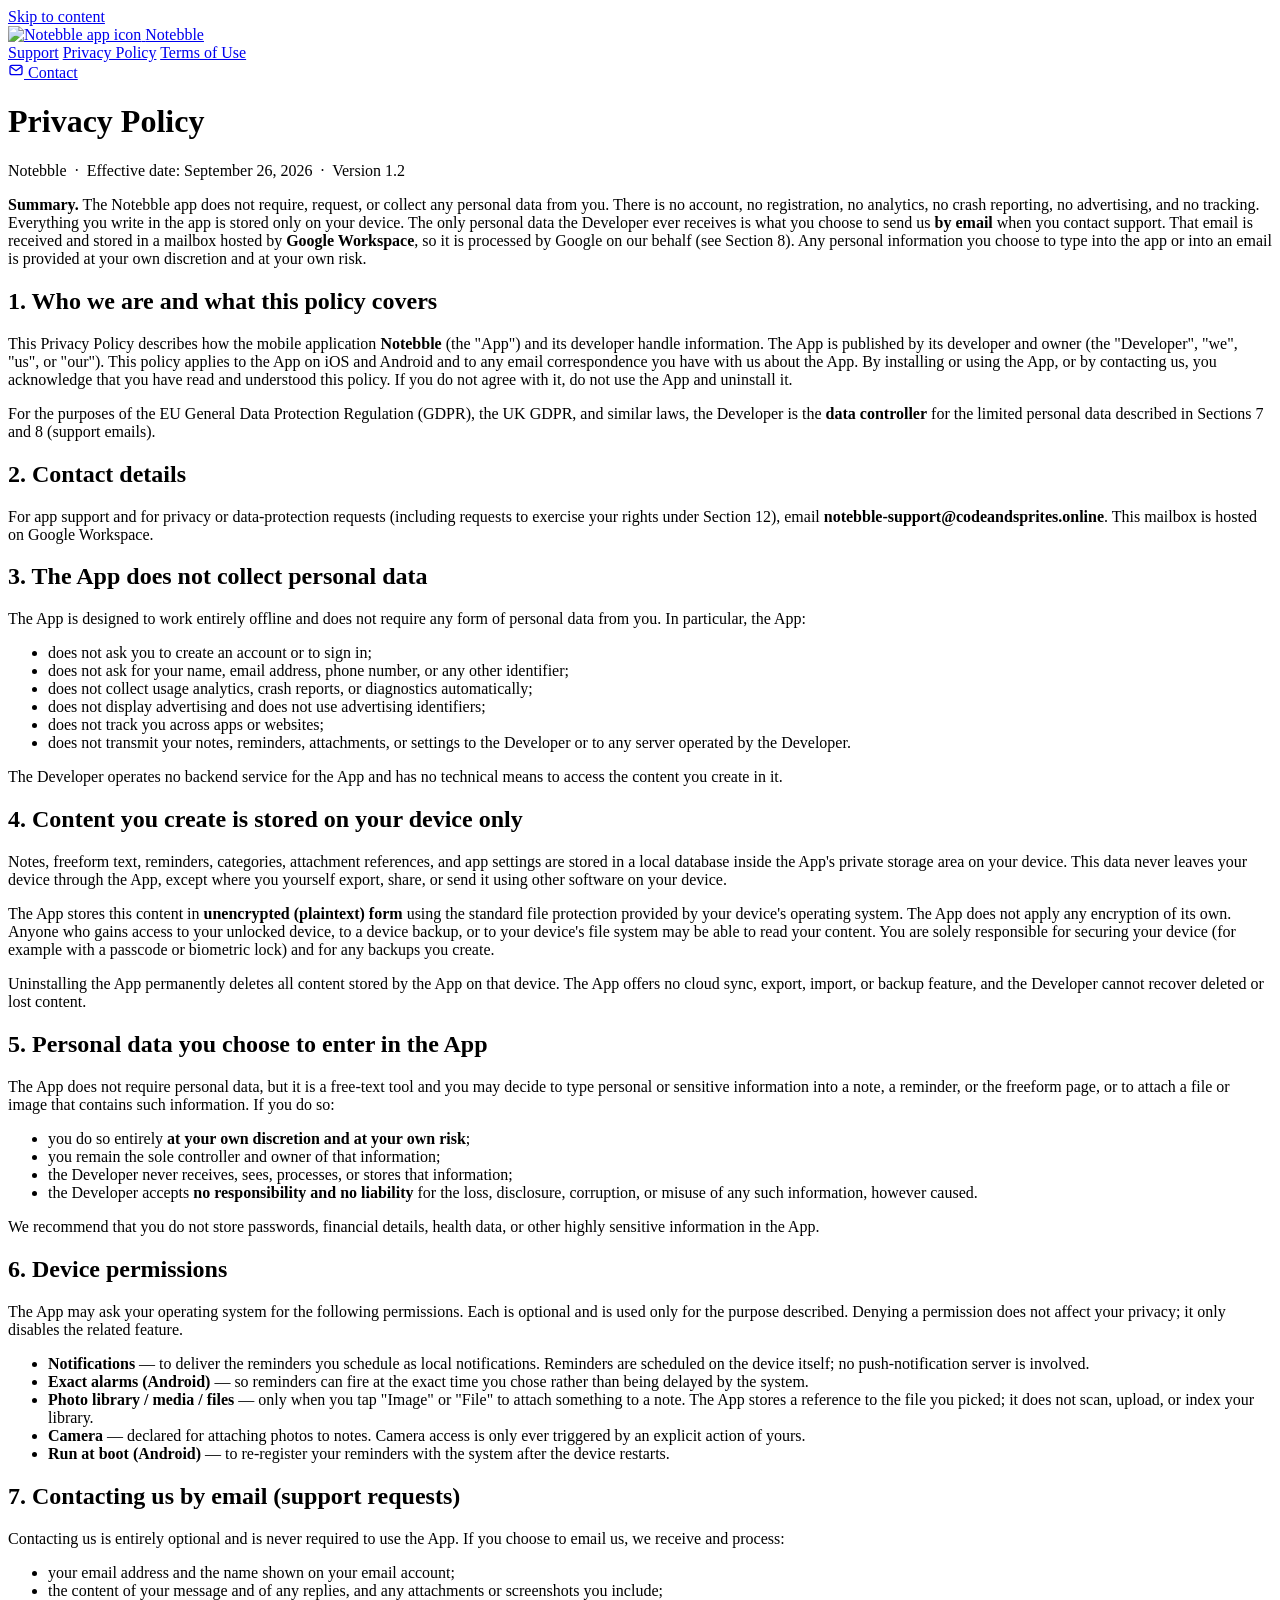
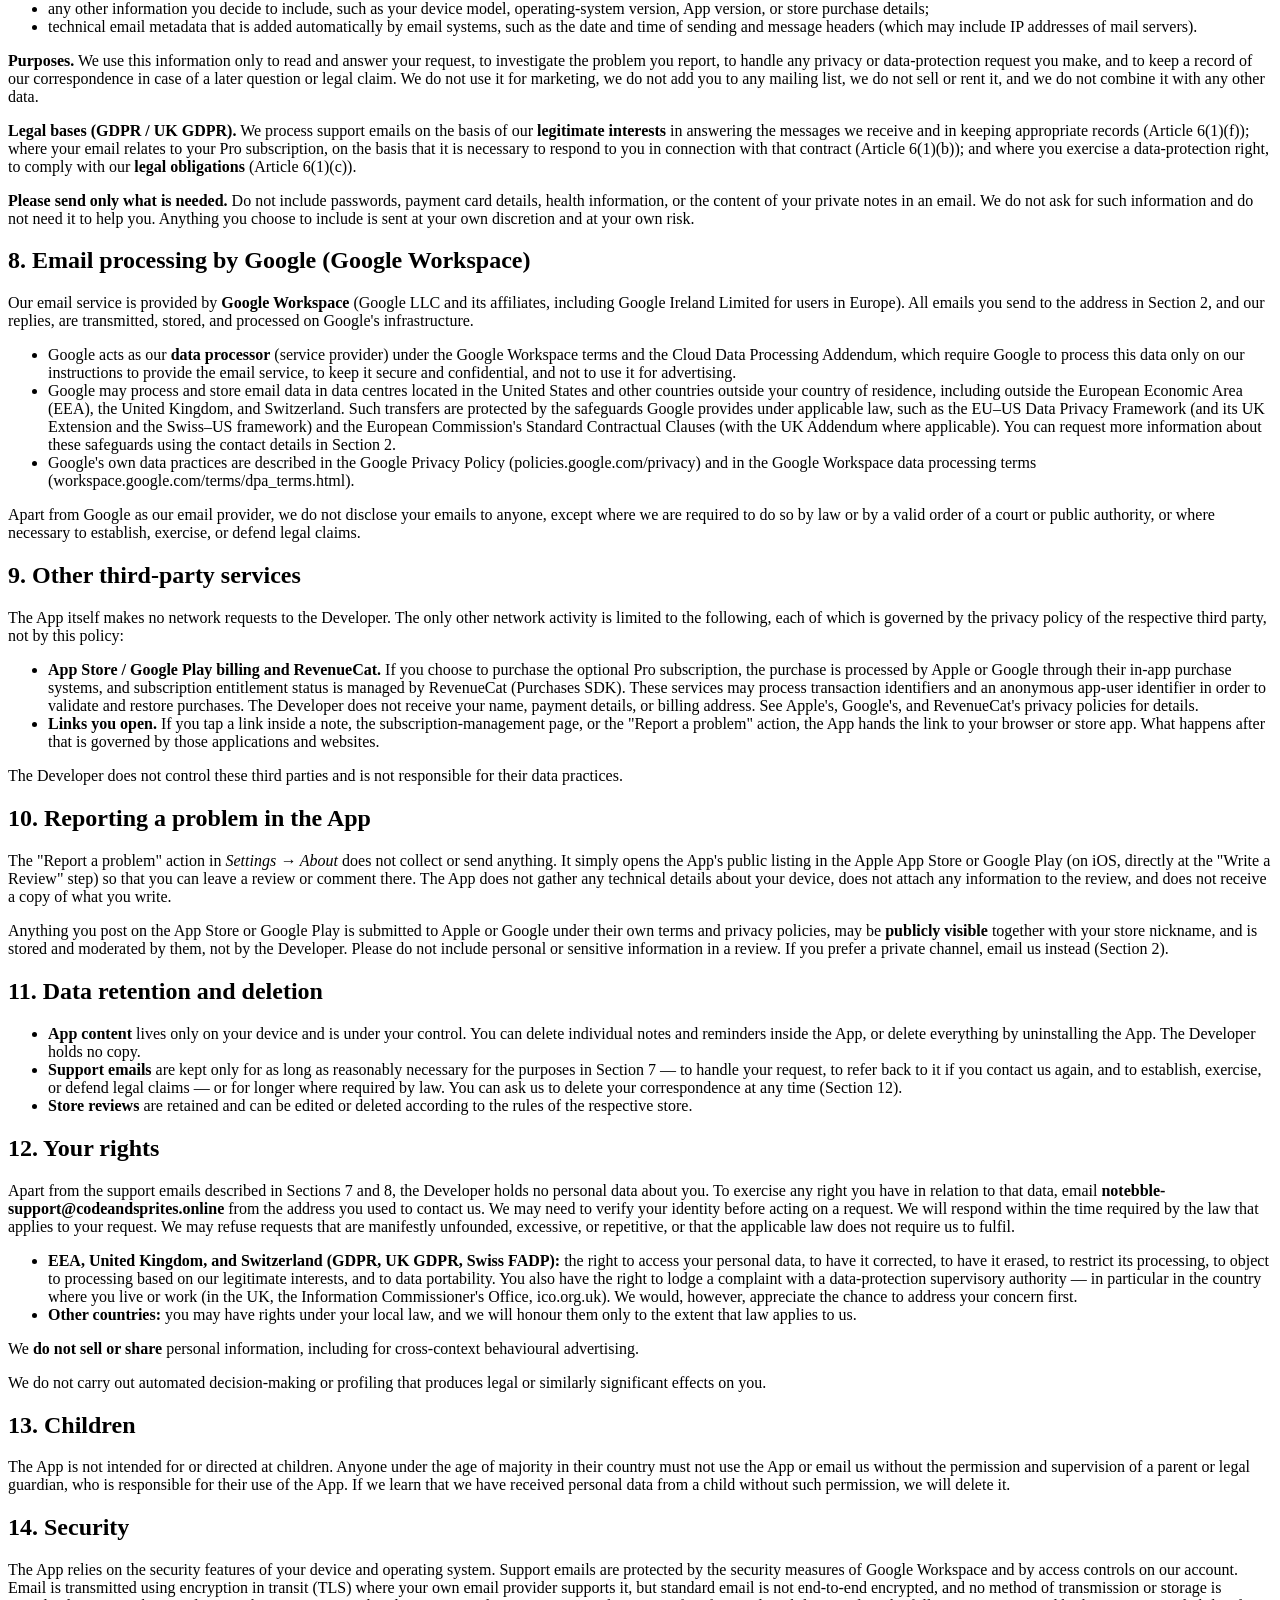
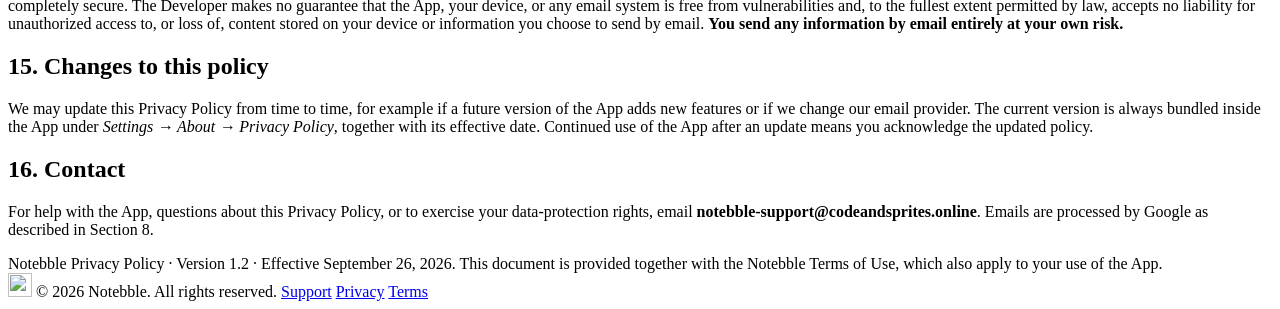
==== privacy_policy.html @ 762c3b56 "feat: v1.2" ====
<!doctype html>
<html lang="en">
  <head>
    <meta charset="utf-8" />
    <meta name="viewport" content="width=device-width, initial-scale=1" />
    <meta name="color-scheme" content="light" />
    <title>Notebble — Privacy Policy</title>
    <link rel="icon" type="image/png" href="assets/notebble-icon.png" />
    <link rel="apple-touch-icon" href="assets/notebble-icon.png" />
    <link rel="stylesheet" href="support.css" />
    <link rel="stylesheet" href="style.css" />
    <link rel="stylesheet" href="web.css" />
  </head>
  <body>
    <a class="skip-link" href="#main">Skip to content</a>

    <header class="site-header">
      <a class="brand" href="./" aria-label="Notebble home">
        <img
          src="assets/notebble-icon.png"
          alt="Notebble app icon"
          width="40"
          height="40"
        />
        <span>Notebble</span>
      </a>
      <nav class="site-nav" aria-label="Site">
        <a href="./">Support</a>
        <a href="privacy_policy.html" aria-current="page">Privacy Policy</a>
        <a href="terms_of_use.html">Terms of Use</a>
      </nav>
      <a
        class="contact-pill"
        href="mailto:notebble-support@codeandsprites.online?subject=Notebble%20support"
      >
        <svg
          width="16"
          height="16"
          viewBox="0 0 24 24"
          fill="none"
          stroke="currentColor"
          stroke-width="2"
          stroke-linecap="round"
          stroke-linejoin="round"
          aria-hidden="true"
        >
          <rect x="3" y="5" width="18" height="14" rx="3" />
          <path d="M4 7l8 6 8-6" />
        </svg>
        Contact
      </a>
    </header>

    <main id="main" class="legal-body">
      <div class="sheet">
        <h1>Privacy Policy</h1>
        <div class="meta">
          Notebble &nbsp;·&nbsp; Effective date: September 26, 2026 &nbsp;·&nbsp;
          Version 1.2
        </div>

        <div class="box">
          <p>
            <strong>Summary.</strong> The Notebble app does not require, request, or
            collect any personal data from you. There is no account, no
            registration, no analytics, no crash reporting, no advertising, and no
            tracking. Everything you write in the app is stored only on your device.
            The only personal data the Developer ever receives is what you choose to
            send us <strong>by email</strong> when you contact support. That email
            is received and stored in a mailbox hosted by
            <strong>Google Workspace</strong>, so it is processed by Google on our
            behalf (see Section 8). Any personal information you choose to type into
            the app or into an email is provided at your own discretion and at your
            own risk.
          </p>
        </div>

        <h2>1. Who we are and what this policy covers</h2>
        <p>
          This Privacy Policy describes how the mobile application
          <strong>Notebble</strong> (the "App") and its developer handle
          information. The App is published by its developer and owner (the
          "Developer", "we", "us", or "our"). This policy applies to the App on iOS
          and Android and to any email correspondence you have with us about the
          App. By installing or using the App, or by contacting us, you acknowledge
          that you have read and understood this policy. If you do not agree with
          it, do not use the App and uninstall it.
        </p>
        <p>
          For the purposes of the EU General Data Protection Regulation (GDPR), the
          UK GDPR, and similar laws, the Developer is the
          <strong>data controller</strong> for the limited personal data described
          in Sections 7 and 8 (support emails).
        </p>

        <h2>2. Contact details</h2>
        <p>
          For app support and for privacy or data-protection requests (including
          requests to exercise your rights under Section 12), email
          <strong>notebble-support@codeandsprites.online</strong>. This mailbox is
          hosted on Google Workspace.
        </p>

        <h2>3. The App does not collect personal data</h2>
        <p>
          The App is designed to work entirely offline and does not require any form
          of personal data from you. In particular, the App:
        </p>
        <ul>
          <li>does not ask you to create an account or to sign in;</li>
          <li>
            does not ask for your name, email address, phone number, or any other
            identifier;
          </li>
          <li>
            does not collect usage analytics, crash reports, or diagnostics
            automatically;
          </li>
          <li>
            does not display advertising and does not use advertising identifiers;
          </li>
          <li>does not track you across apps or websites;</li>
          <li>
            does not transmit your notes, reminders, attachments, or settings to the
            Developer or to any server operated by the Developer.
          </li>
        </ul>
        <p>
          The Developer operates no backend service for the App and has no technical
          means to access the content you create in it.
        </p>

        <h2>4. Content you create is stored on your device only</h2>
        <p>
          Notes, freeform text, reminders, categories, attachment references, and
          app settings are stored in a local database inside the App's private
          storage area on your device. This data never leaves your device through
          the App, except where you yourself export, share, or send it using other
          software on your device.
        </p>
        <p>
          The App stores this content in
          <strong>unencrypted (plaintext) form</strong> using the standard file
          protection provided by your device's operating system. The App does not
          apply any encryption of its own. Anyone who gains access to your unlocked
          device, to a device backup, or to your device's file system may be able to
          read your content. You are solely responsible for securing your device
          (for example with a passcode or biometric lock) and for any backups you
          create.
        </p>
        <p>
          Uninstalling the App permanently deletes all content stored by the App on
          that device. The App offers no cloud sync, export, import, or backup
          feature, and the Developer cannot recover deleted or lost content.
        </p>

        <h2>5. Personal data you choose to enter in the App</h2>
        <p>
          The App does not require personal data, but it is a free-text tool and you
          may decide to type personal or sensitive information into a note, a
          reminder, or the freeform page, or to attach a file or image that contains
          such information. If you do so:
        </p>
        <ul>
          <li>
            you do so entirely
            <strong>at your own discretion and at your own risk</strong>;
          </li>
          <li>you remain the sole controller and owner of that information;</li>
          <li>
            the Developer never receives, sees, processes, or stores that
            information;
          </li>
          <li>
            the Developer accepts
            <strong>no responsibility and no liability</strong> for the loss,
            disclosure, corruption, or misuse of any such information, however
            caused.
          </li>
        </ul>
        <p>
          We recommend that you do not store passwords, financial details, health
          data, or other highly sensitive information in the App.
        </p>

        <h2>6. Device permissions</h2>
        <p>
          The App may ask your operating system for the following permissions. Each
          is optional and is used only for the purpose described. Denying a
          permission does not affect your privacy; it only disables the related
          feature.
        </p>
        <ul>
          <li>
            <strong>Notifications</strong> — to deliver the reminders you schedule
            as local notifications. Reminders are scheduled on the device itself; no
            push-notification server is involved.
          </li>
          <li>
            <strong>Exact alarms (Android)</strong> — so reminders can fire at the
            exact time you chose rather than being delayed by the system.
          </li>
          <li>
            <strong>Photo library / media / files</strong> — only when you tap
            "Image" or "File" to attach something to a note. The App stores a
            reference to the file you picked; it does not scan, upload, or index
            your library.
          </li>
          <li>
            <strong>Camera</strong> — declared for attaching photos to notes. Camera
            access is only ever triggered by an explicit action of yours.
          </li>
          <li>
            <strong>Run at boot (Android)</strong> — to re-register your reminders
            with the system after the device restarts.
          </li>
        </ul>

        <h2>7. Contacting us by email (support requests)</h2>
        <p>
          Contacting us is entirely optional and is never required to use the App.
          If you choose to email us, we receive and process:
        </p>
        <ul>
          <li>your email address and the name shown on your email account;</li>
          <li>
            the content of your message and of any replies, and any attachments or
            screenshots you include;
          </li>
          <li>
            any other information you decide to include, such as your device model,
            operating-system version, App version, or store purchase details;
          </li>
          <li>
            technical email metadata that is added automatically by email systems,
            such as the date and time of sending and message headers (which may
            include IP addresses of mail servers).
          </li>
        </ul>
        <p>
          <strong>Purposes.</strong> We use this information only to read and answer
          your request, to investigate the problem you report, to handle any
          privacy or data-protection request you make, and to keep a record of our
          correspondence in case of a later question or legal claim. We do not use
          it for marketing, we do not add you to any mailing list, we do not sell
          or rent it, and we do not combine it with any other data.
        </p>
        <p>
          <strong>Legal bases (GDPR / UK GDPR).</strong> We process support emails
          on the basis of our <strong>legitimate interests</strong> in answering
          the messages we receive and in keeping appropriate records (Article
          6(1)(f)); where your email relates to your Pro subscription, on the basis
          that it is necessary to respond to you in connection with that contract
          (Article 6(1)(b)); and where you exercise a data-protection right, to
          comply with our <strong>legal obligations</strong> (Article 6(1)(c)).
        </p>
        <p>
          <strong>Please send only what is needed.</strong> Do not include
          passwords, payment card details, health information, or the content of
          your private notes in an email. We do not ask for such information and do
          not need it to help you. Anything you choose to include is sent at your
          own discretion and at your own risk.
        </p>

        <h2>8. Email processing by Google (Google Workspace)</h2>
        <p>
          Our email service is provided by <strong>Google Workspace</strong>
          (Google LLC and its affiliates, including Google Ireland Limited for users
          in Europe). All emails you send to the address in Section 2, and our
          replies, are transmitted, stored, and processed on Google's
          infrastructure.
        </p>
        <ul>
          <li>
            Google acts as our <strong>data processor</strong> (service provider)
            under the Google Workspace terms and the Cloud Data Processing Addendum,
            which require Google to process this data only on our instructions to
            provide the email service, to keep it secure and confidential, and not
            to use it for advertising.
          </li>
          <li>
            Google may process and store email data in data centres located in the
            United States and other countries outside your country of residence,
            including outside the European Economic Area (EEA), the United Kingdom,
            and Switzerland. Such transfers are protected by the safeguards Google
            provides under applicable law, such as the EU–US Data Privacy Framework
            (and its UK Extension and the Swiss–US framework) and the European
            Commission's Standard Contractual Clauses (with the UK Addendum where
            applicable). You can request more information about these safeguards
            using the contact details in Section 2.
          </li>
          <li>
            Google's own data practices are described in the Google Privacy Policy
            (policies.google.com/privacy) and in the Google Workspace data
            processing terms (workspace.google.com/terms/dpa_terms.html).
          </li>
        </ul>
        <p>
          Apart from Google as our email provider, we do not disclose your emails to
          anyone, except where we are required to do so by law or by a valid order
          of a court or public authority, or where necessary to establish, exercise,
          or defend legal claims.
        </p>

        <h2>9. Other third-party services</h2>
        <p>
          The App itself makes no network requests to the Developer. The only other
          network activity is limited to the following, each of which is governed by
          the privacy policy of the respective third party, not by this policy:
        </p>
        <ul>
          <li>
            <strong>App Store / Google Play billing and RevenueCat.</strong> If you
            choose to purchase the optional Pro subscription, the purchase is
            processed by Apple or Google through their in-app purchase systems, and
            subscription entitlement status is managed by RevenueCat (Purchases
            SDK). These services may process transaction identifiers and an
            anonymous app-user identifier in order to validate and restore
            purchases. The Developer does not receive your name, payment details, or
            billing address. See Apple's, Google's, and RevenueCat's privacy
            policies for details.
          </li>
          <li>
            <strong>Links you open.</strong> If you tap a link inside a note, the
            subscription-management page, or the "Report a problem" action, the App
            hands the link to your browser or store app. What happens after that is
            governed by those applications and websites.
          </li>
        </ul>
        <p>
          The Developer does not control these third parties and is not responsible
          for their data practices.
        </p>

        <h2>10. Reporting a problem in the App</h2>
        <p>
          The "Report a problem" action in <em>Settings → About</em> does not
          collect or send anything. It simply opens the App's public listing in the
          Apple App Store or Google Play (on iOS, directly at the "Write a Review"
          step) so that you can leave a review or comment there. The App does not
          gather any technical details about your device, does not attach any
          information to the review, and does not receive a copy of what you write.
        </p>
        <p>
          Anything you post on the App Store or Google Play is submitted to Apple or
          Google under their own terms and privacy policies, may be
          <strong>publicly visible</strong> together with your store nickname, and
          is stored and moderated by them, not by the Developer. Please do not
          include personal or sensitive information in a review. If you prefer a
          private channel, email us instead (Section 2).
        </p>

        <h2>11. Data retention and deletion</h2>
        <ul>
          <li>
            <strong>App content</strong> lives only on your device and is under your
            control. You can delete individual notes and reminders inside the App,
            or delete everything by uninstalling the App. The Developer holds no
            copy.
          </li>
          <li>
            <strong>Support emails</strong> are kept only for as long as reasonably
            necessary for the purposes in Section 7 — to handle your request, to
            refer back to it if you contact us again, and to establish, exercise, or
            defend legal claims — or for longer where required by law. You can ask
            us to delete your correspondence at any time (Section 12).
          </li>
          <li>
            <strong>Store reviews</strong> are retained and can be edited or deleted
            according to the rules of the respective store.
          </li>
        </ul>

        <h2>12. Your rights</h2>
        <p>
          Apart from the support emails described in Sections 7 and 8, the
          Developer holds no personal data about you. To exercise any right you
          have in relation to that data, email
          <strong>notebble-support@codeandsprites.online</strong> from the address you used
          to contact us. We may need to verify your identity before acting on a
          request. We will respond within the time required by the law that applies
          to your request. We may refuse requests that are manifestly unfounded,
          excessive, or repetitive, or that the applicable law does not require us
          to fulfil.
        </p>
        <ul>
          <li>
            <strong>EEA, United Kingdom, and Switzerland (GDPR, UK GDPR, Swiss
            FADP):</strong>
            the right to access your personal data, to have it corrected, to have it
            erased, to restrict its processing, to object to processing based on our
            legitimate interests, and to data portability. You also have the right
            to lodge a complaint with a data-protection supervisory authority — in
            particular in the country where you live or work (in the UK, the
            Information Commissioner's Office, ico.org.uk). We would, however,
            appreciate the chance to address your concern first.
          </li>
          <li>
            <strong>Other countries:</strong> you may have rights under your local
            law, and we will honour them only to the extent that law applies to us.
          </li>
        </ul>
        <p>
          We <strong>do not sell or share</strong> personal information, including
          for cross-context behavioural advertising.
        </p>
        <p>
          We do not carry out automated decision-making or profiling that produces
          legal or similarly significant effects on you.
        </p>

        <h2>13. Children</h2>
        <p>
          The App is not intended for or directed at children. Anyone under the
          age of majority in their country must not use the App or email us
          without the permission and supervision of a parent or legal guardian,
          who is responsible for their use of the App. If we learn that we have
          received personal data from a child without such permission, we will
          delete it.
        </p>

        <h2>14. Security</h2>
        <p>
          The App relies on the security features of your device and operating
          system. Support emails are protected by the security measures of Google
          Workspace and by access controls on our account. Email is transmitted
          using encryption in transit (TLS) where your own email provider supports
          it, but standard email is not end-to-end encrypted, and no method of
          transmission or storage is completely secure. The Developer makes no
          guarantee that the App, your device, or any email system is free from
          vulnerabilities and, to the fullest extent permitted by law, accepts no
          liability for unauthorized access to, or loss of, content stored on your
          device or information you choose to send by email.
          <strong
            >You send any information by email entirely at your own risk.</strong
          >
        </p>

        <h2>15. Changes to this policy</h2>
        <p>
          We may update this Privacy Policy from time to time, for example if a
          future version of the App adds new features or if we change our email
          provider. The current version is always bundled inside the App under
          <em>Settings → About → Privacy Policy</em>, together with its effective
          date. Continued use of the App after an update means you acknowledge the
          updated policy.
        </p>

        <h2>16. Contact</h2>
        <p>
          For help with the App, questions about this Privacy Policy, or to
          exercise your data-protection rights, email
          <strong>notebble-support@codeandsprites.online</strong>. Emails are
          processed by Google as described in Section 8.
        </p>

        <div class="footer">
          Notebble Privacy Policy · Version 1.2 · Effective September 26, 2026. This
          document is provided together with the Notebble Terms of Use, which also
          apply to your use of the App.
        </div>
      </div>
    </main>

    <footer class="site-footer">
      <span class="site-footer__brand">
        <img src="assets/notebble-icon.png" alt="" width="24" height="24" />
        <span>© 2026 Notebble. All rights reserved.</span>
      </span>
      <span class="site-footer__links">
        <a href="./">Support</a>
        <a href="privacy_policy.html">Privacy</a>
        <a href="terms_of_use.html">Terms</a>
      </span>
    </footer>
  </body>
</html>
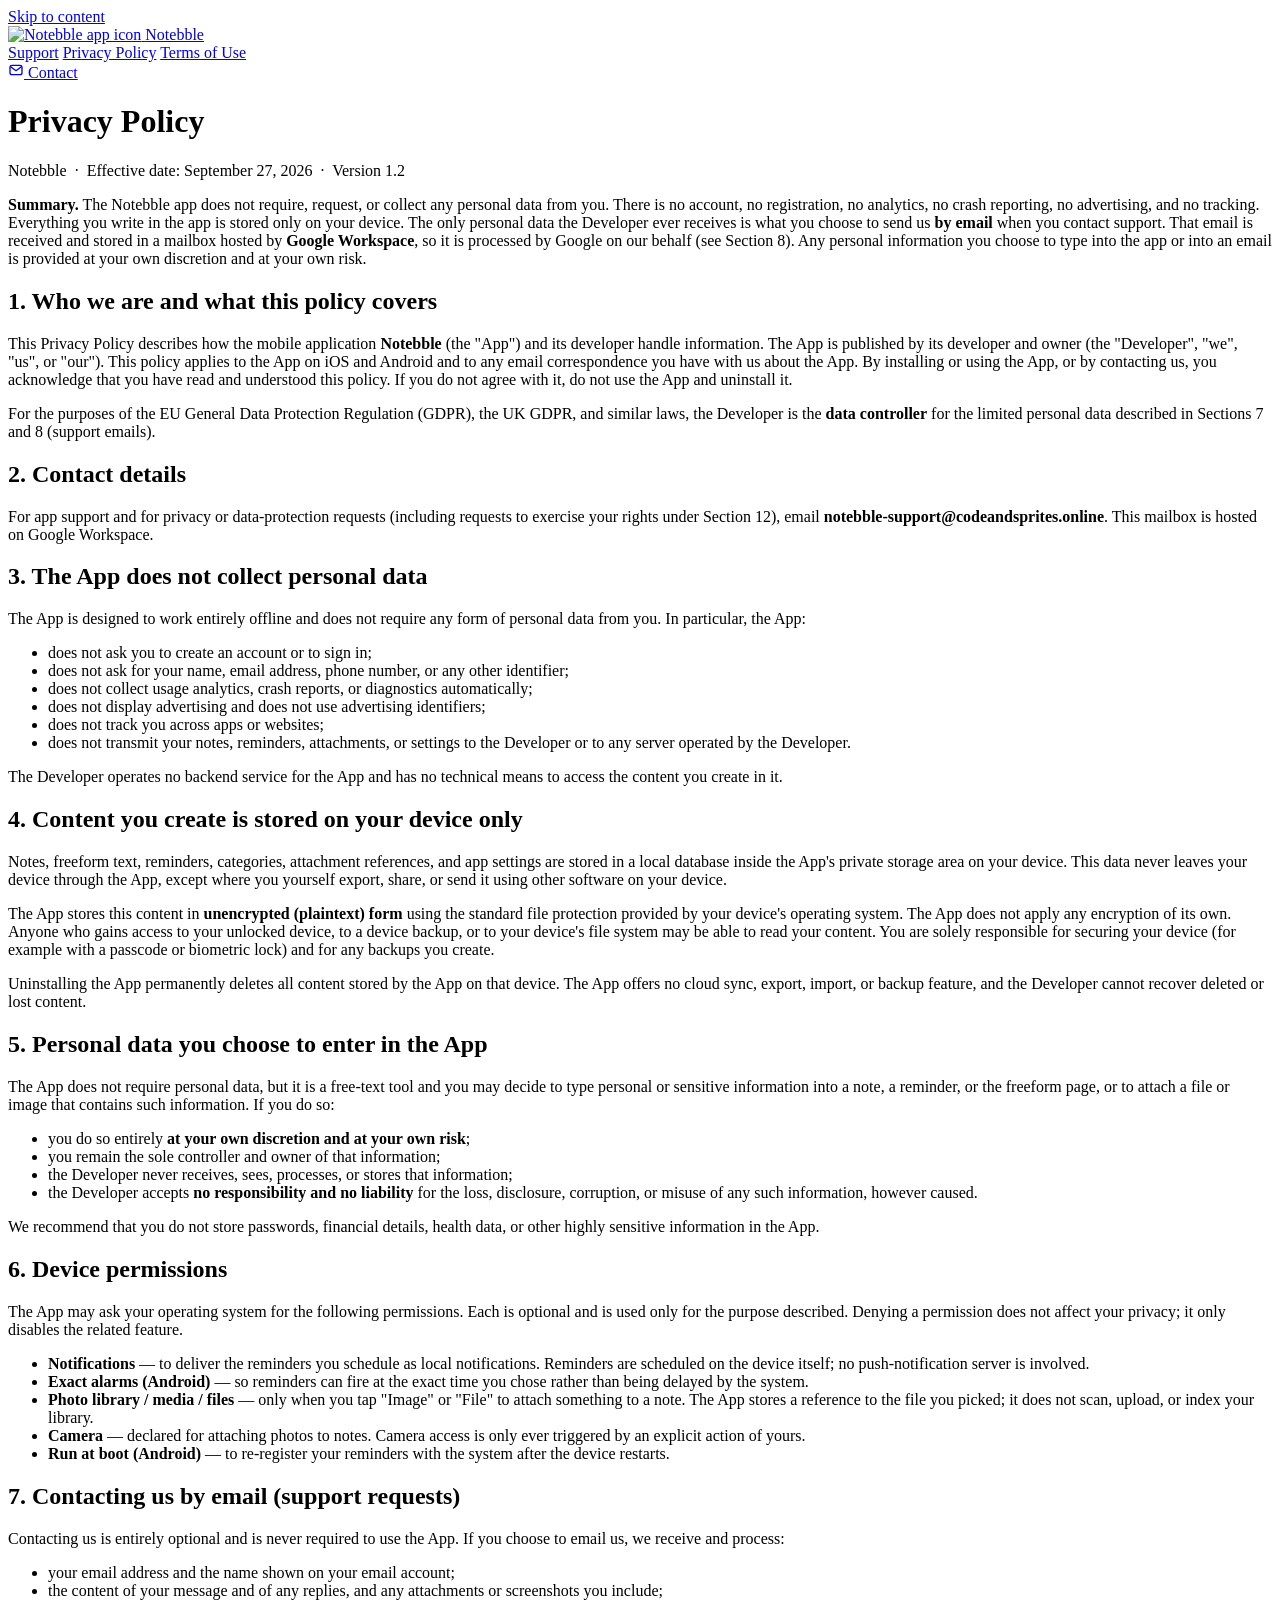
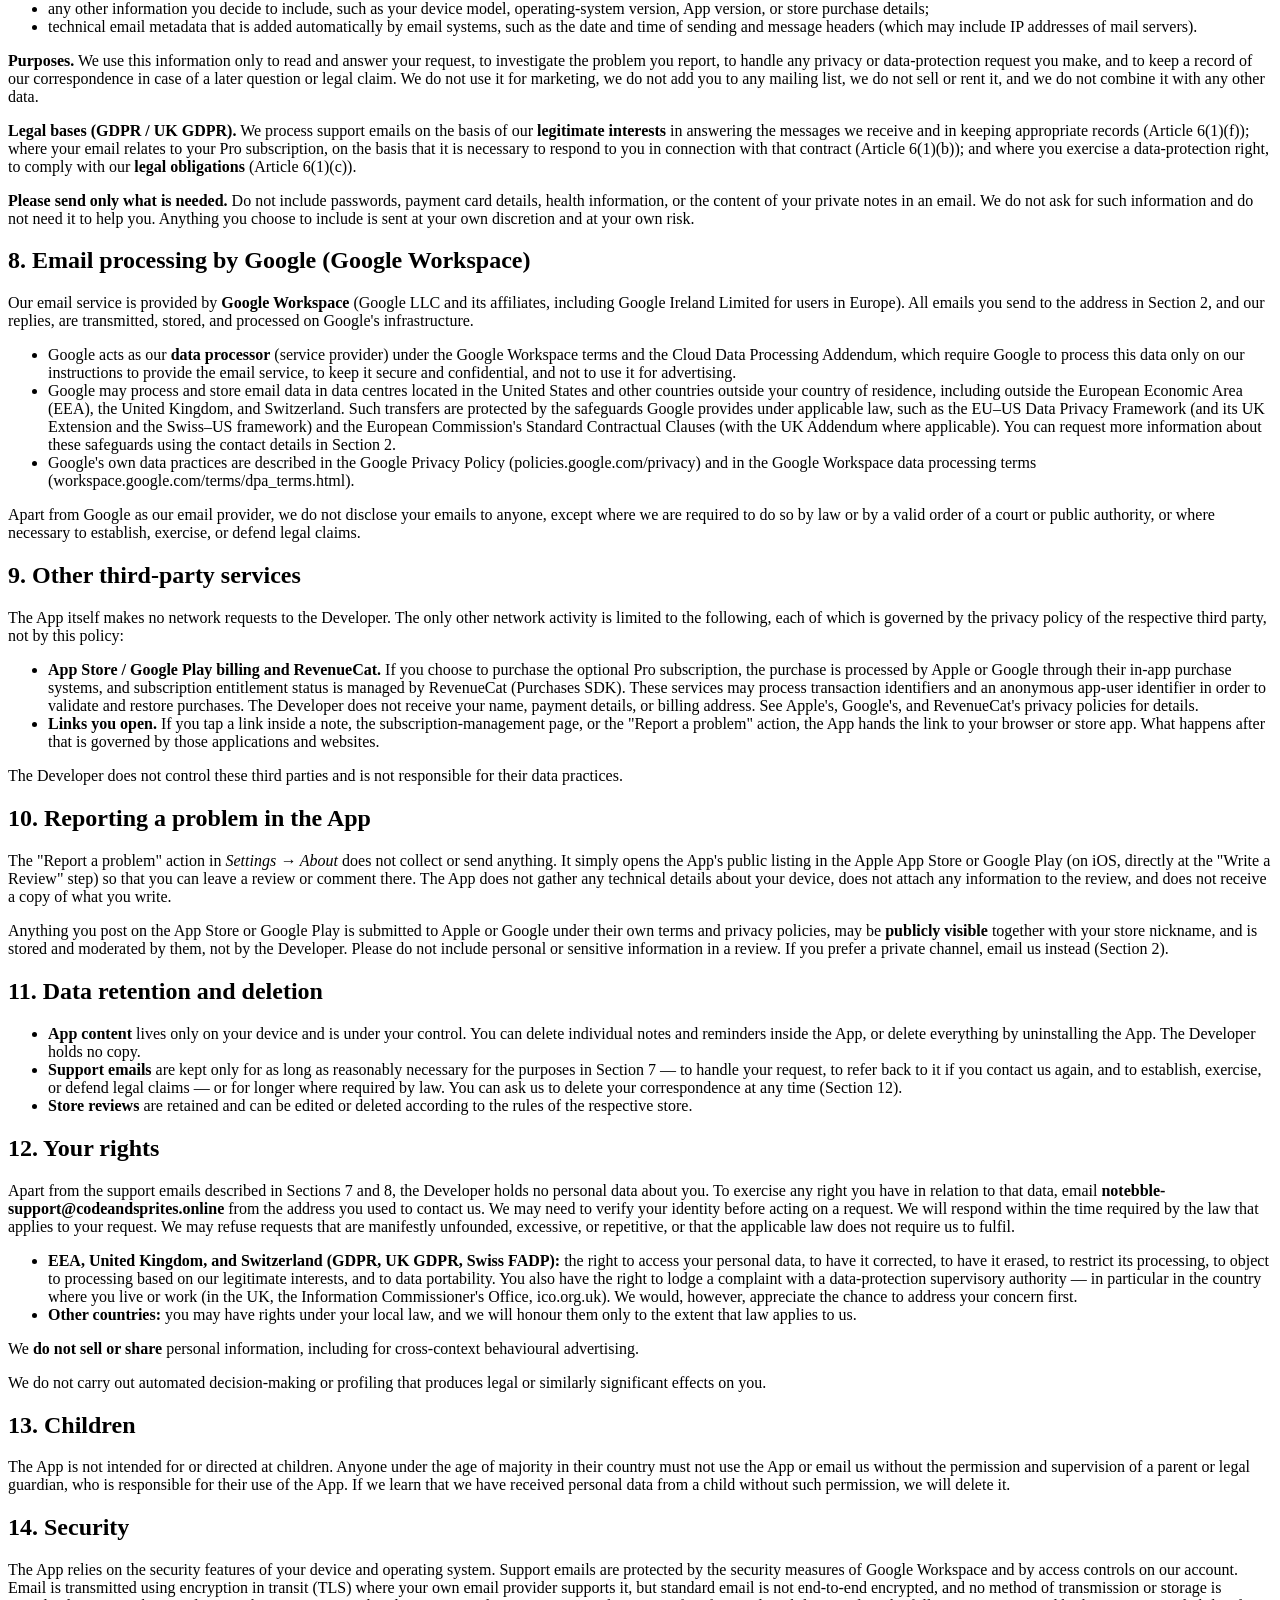
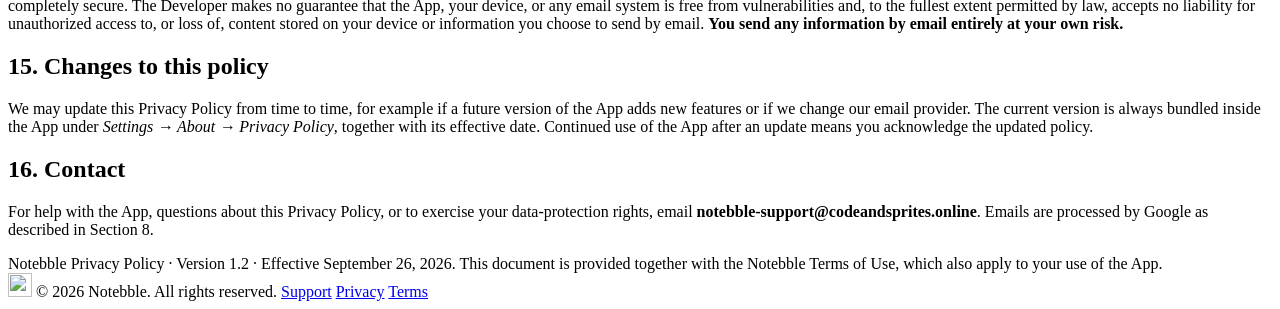
==== commit 13dc6c28: "fix: the "Supported devices" section added" ====
--- a/privacy_policy.html
+++ b/privacy_policy.html
@@ -55,23 +55,23 @@
       <div class="sheet">
         <h1>Privacy Policy</h1>
         <div class="meta">
-          Notebble &nbsp;·&nbsp; Effective date: September 26, 2026 &nbsp;·&nbsp;
-          Version 1.2
+          Notebble &nbsp;·&nbsp; Effective date: September 27, 2026
+          &nbsp;·&nbsp; Version 1.2
         </div>
 
         <div class="box">
           <p>
-            <strong>Summary.</strong> The Notebble app does not require, request, or
-            collect any personal data from you. There is no account, no
-            registration, no analytics, no crash reporting, no advertising, and no
-            tracking. Everything you write in the app is stored only on your device.
-            The only personal data the Developer ever receives is what you choose to
-            send us <strong>by email</strong> when you contact support. That email
-            is received and stored in a mailbox hosted by
-            <strong>Google Workspace</strong>, so it is processed by Google on our
-            behalf (see Section 8). Any personal information you choose to type into
-            the app or into an email is provided at your own discretion and at your
-            own risk.
+            <strong>Summary.</strong> The Notebble app does not require,
+            request, or collect any personal data from you. There is no account,
+            no registration, no analytics, no crash reporting, no advertising,
+            and no tracking. Everything you write in the app is stored only on
+            your device. The only personal data the Developer ever receives is
+            what you choose to send us <strong>by email</strong> when you
+            contact support. That email is received and stored in a mailbox
+            hosted by <strong>Google Workspace</strong>, so it is processed by
+            Google on our behalf (see Section 8). Any personal information you
+            choose to type into the app or into an email is provided at your own
+            discretion and at your own risk.
           </p>
         </div>
 
@@ -80,86 +80,88 @@
           This Privacy Policy describes how the mobile application
           <strong>Notebble</strong> (the "App") and its developer handle
           information. The App is published by its developer and owner (the
-          "Developer", "we", "us", or "our"). This policy applies to the App on iOS
-          and Android and to any email correspondence you have with us about the
-          App. By installing or using the App, or by contacting us, you acknowledge
-          that you have read and understood this policy. If you do not agree with
-          it, do not use the App and uninstall it.
-        </p>
-        <p>
-          For the purposes of the EU General Data Protection Regulation (GDPR), the
-          UK GDPR, and similar laws, the Developer is the
-          <strong>data controller</strong> for the limited personal data described
-          in Sections 7 and 8 (support emails).
+          "Developer", "we", "us", or "our"). This policy applies to the App on
+          iOS and Android and to any email correspondence you have with us about
+          the App. By installing or using the App, or by contacting us, you
+          acknowledge that you have read and understood this policy. If you do
+          not agree with it, do not use the App and uninstall it.
+        </p>
+        <p>
+          For the purposes of the EU General Data Protection Regulation (GDPR),
+          the UK GDPR, and similar laws, the Developer is the
+          <strong>data controller</strong> for the limited personal data
+          described in Sections 7 and 8 (support emails).
         </p>
 
         <h2>2. Contact details</h2>
         <p>
           For app support and for privacy or data-protection requests (including
           requests to exercise your rights under Section 12), email
-          <strong>notebble-support@codeandsprites.online</strong>. This mailbox is
-          hosted on Google Workspace.
+          <strong>notebble-support@codeandsprites.online</strong>. This mailbox
+          is hosted on Google Workspace.
         </p>
 
         <h2>3. The App does not collect personal data</h2>
         <p>
-          The App is designed to work entirely offline and does not require any form
-          of personal data from you. In particular, the App:
+          The App is designed to work entirely offline and does not require any
+          form of personal data from you. In particular, the App:
         </p>
         <ul>
           <li>does not ask you to create an account or to sign in;</li>
           <li>
-            does not ask for your name, email address, phone number, or any other
-            identifier;
+            does not ask for your name, email address, phone number, or any
+            other identifier;
           </li>
           <li>
             does not collect usage analytics, crash reports, or diagnostics
             automatically;
           </li>
           <li>
-            does not display advertising and does not use advertising identifiers;
+            does not display advertising and does not use advertising
+            identifiers;
           </li>
           <li>does not track you across apps or websites;</li>
           <li>
-            does not transmit your notes, reminders, attachments, or settings to the
-            Developer or to any server operated by the Developer.
-          </li>
-        </ul>
-        <p>
-          The Developer operates no backend service for the App and has no technical
-          means to access the content you create in it.
+            does not transmit your notes, reminders, attachments, or settings to
+            the Developer or to any server operated by the Developer.
+          </li>
+        </ul>
+        <p>
+          The Developer operates no backend service for the App and has no
+          technical means to access the content you create in it.
         </p>
 
         <h2>4. Content you create is stored on your device only</h2>
         <p>
-          Notes, freeform text, reminders, categories, attachment references, and
-          app settings are stored in a local database inside the App's private
-          storage area on your device. This data never leaves your device through
-          the App, except where you yourself export, share, or send it using other
-          software on your device.
+          Notes, freeform text, reminders, categories, attachment references,
+          and app settings are stored in a local database inside the App's
+          private storage area on your device. This data never leaves your
+          device through the App, except where you yourself export, share, or
+          send it using other software on your device.
         </p>
         <p>
           The App stores this content in
           <strong>unencrypted (plaintext) form</strong> using the standard file
-          protection provided by your device's operating system. The App does not
-          apply any encryption of its own. Anyone who gains access to your unlocked
-          device, to a device backup, or to your device's file system may be able to
-          read your content. You are solely responsible for securing your device
-          (for example with a passcode or biometric lock) and for any backups you
-          create.
-        </p>
-        <p>
-          Uninstalling the App permanently deletes all content stored by the App on
-          that device. The App offers no cloud sync, export, import, or backup
-          feature, and the Developer cannot recover deleted or lost content.
+          protection provided by your device's operating system. The App does
+          not apply any encryption of its own. Anyone who gains access to your
+          unlocked device, to a device backup, or to your device's file system
+          may be able to read your content. You are solely responsible for
+          securing your device (for example with a passcode or biometric lock)
+          and for any backups you create.
+        </p>
+        <p>
+          Uninstalling the App permanently deletes all content stored by the App
+          on that device. The App offers no cloud sync, export, import, or
+          backup feature, and the Developer cannot recover deleted or lost
+          content.
         </p>
 
         <h2>5. Personal data you choose to enter in the App</h2>
         <p>
-          The App does not require personal data, but it is a free-text tool and you
-          may decide to type personal or sensitive information into a note, a
-          reminder, or the freeform page, or to attach a file or image that contains
-          such information. If you do so:
+          The App does not require personal data, but it is a free-text tool and
+          you may decide to type personal or sensitive information into a note,
+          a reminder, or the freeform page, or to attach a file or image that
+          contains such information. If you do so:
         </p>
         <ul>
           <li>
@@ -179,26 +181,26 @@
           </li>
         </ul>
         <p>
-          We recommend that you do not store passwords, financial details, health
-          data, or other highly sensitive information in the App.
+          We recommend that you do not store passwords, financial details,
+          health data, or other highly sensitive information in the App.
         </p>
 
         <h2>6. Device permissions</h2>
         <p>
-          The App may ask your operating system for the following permissions. Each
-          is optional and is used only for the purpose described. Denying a
+          The App may ask your operating system for the following permissions.
+          Each is optional and is used only for the purpose described. Denying a
           permission does not affect your privacy; it only disables the related
           feature.
         </p>
         <ul>
           <li>
-            <strong>Notifications</strong> — to deliver the reminders you schedule
-            as local notifications. Reminders are scheduled on the device itself; no
-            push-notification server is involved.
-          </li>
-          <li>
-            <strong>Exact alarms (Android)</strong> — so reminders can fire at the
-            exact time you chose rather than being delayed by the system.
+            <strong>Notifications</strong> — to deliver the reminders you
+            schedule as local notifications. Reminders are scheduled on the
+            device itself; no push-notification server is involved.
+          </li>
+          <li>
+            <strong>Exact alarms (Android)</strong> — so reminders can fire at
+            the exact time you chose rather than being delayed by the system.
           </li>
           <li>
             <strong>Photo library / media / files</strong> — only when you tap
@@ -207,167 +209,173 @@
             your library.
           </li>
           <li>
-            <strong>Camera</strong> — declared for attaching photos to notes. Camera
-            access is only ever triggered by an explicit action of yours.
-          </li>
-          <li>
-            <strong>Run at boot (Android)</strong> — to re-register your reminders
-            with the system after the device restarts.
+            <strong>Camera</strong> — declared for attaching photos to notes.
+            Camera access is only ever triggered by an explicit action of yours.
+          </li>
+          <li>
+            <strong>Run at boot (Android)</strong> — to re-register your
+            reminders with the system after the device restarts.
           </li>
         </ul>
 
         <h2>7. Contacting us by email (support requests)</h2>
         <p>
-          Contacting us is entirely optional and is never required to use the App.
-          If you choose to email us, we receive and process:
+          Contacting us is entirely optional and is never required to use the
+          App. If you choose to email us, we receive and process:
         </p>
         <ul>
           <li>your email address and the name shown on your email account;</li>
           <li>
-            the content of your message and of any replies, and any attachments or
-            screenshots you include;
-          </li>
-          <li>
-            any other information you decide to include, such as your device model,
-            operating-system version, App version, or store purchase details;
-          </li>
-          <li>
-            technical email metadata that is added automatically by email systems,
-            such as the date and time of sending and message headers (which may
-            include IP addresses of mail servers).
-          </li>
-        </ul>
-        <p>
-          <strong>Purposes.</strong> We use this information only to read and answer
-          your request, to investigate the problem you report, to handle any
-          privacy or data-protection request you make, and to keep a record of our
-          correspondence in case of a later question or legal claim. We do not use
-          it for marketing, we do not add you to any mailing list, we do not sell
-          or rent it, and we do not combine it with any other data.
-        </p>
-        <p>
-          <strong>Legal bases (GDPR / UK GDPR).</strong> We process support emails
-          on the basis of our <strong>legitimate interests</strong> in answering
-          the messages we receive and in keeping appropriate records (Article
-          6(1)(f)); where your email relates to your Pro subscription, on the basis
-          that it is necessary to respond to you in connection with that contract
-          (Article 6(1)(b)); and where you exercise a data-protection right, to
-          comply with our <strong>legal obligations</strong> (Article 6(1)(c)).
+            the content of your message and of any replies, and any attachments
+            or screenshots you include;
+          </li>
+          <li>
+            any other information you decide to include, such as your device
+            model, operating-system version, App version, or store purchase
+            details;
+          </li>
+          <li>
+            technical email metadata that is added automatically by email
+            systems, such as the date and time of sending and message headers
+            (which may include IP addresses of mail servers).
+          </li>
+        </ul>
+        <p>
+          <strong>Purposes.</strong> We use this information only to read and
+          answer your request, to investigate the problem you report, to handle
+          any privacy or data-protection request you make, and to keep a record
+          of our correspondence in case of a later question or legal claim. We
+          do not use it for marketing, we do not add you to any mailing list, we
+          do not sell or rent it, and we do not combine it with any other data.
+        </p>
+        <p>
+          <strong>Legal bases (GDPR / UK GDPR).</strong> We process support
+          emails on the basis of our <strong>legitimate interests</strong> in
+          answering the messages we receive and in keeping appropriate records
+          (Article 6(1)(f)); where your email relates to your Pro subscription,
+          on the basis that it is necessary to respond to you in connection with
+          that contract (Article 6(1)(b)); and where you exercise a
+          data-protection right, to comply with our
+          <strong>legal obligations</strong> (Article 6(1)(c)).
         </p>
         <p>
           <strong>Please send only what is needed.</strong> Do not include
           passwords, payment card details, health information, or the content of
-          your private notes in an email. We do not ask for such information and do
-          not need it to help you. Anything you choose to include is sent at your
-          own discretion and at your own risk.
+          your private notes in an email. We do not ask for such information and
+          do not need it to help you. Anything you choose to include is sent at
+          your own discretion and at your own risk.
         </p>
 
         <h2>8. Email processing by Google (Google Workspace)</h2>
         <p>
           Our email service is provided by <strong>Google Workspace</strong>
-          (Google LLC and its affiliates, including Google Ireland Limited for users
-          in Europe). All emails you send to the address in Section 2, and our
-          replies, are transmitted, stored, and processed on Google's
+          (Google LLC and its affiliates, including Google Ireland Limited for
+          users in Europe). All emails you send to the address in Section 2, and
+          our replies, are transmitted, stored, and processed on Google's
           infrastructure.
         </p>
         <ul>
           <li>
-            Google acts as our <strong>data processor</strong> (service provider)
-            under the Google Workspace terms and the Cloud Data Processing Addendum,
-            which require Google to process this data only on our instructions to
-            provide the email service, to keep it secure and confidential, and not
-            to use it for advertising.
-          </li>
-          <li>
-            Google may process and store email data in data centres located in the
-            United States and other countries outside your country of residence,
-            including outside the European Economic Area (EEA), the United Kingdom,
-            and Switzerland. Such transfers are protected by the safeguards Google
-            provides under applicable law, such as the EU–US Data Privacy Framework
-            (and its UK Extension and the Swiss–US framework) and the European
-            Commission's Standard Contractual Clauses (with the UK Addendum where
-            applicable). You can request more information about these safeguards
-            using the contact details in Section 2.
-          </li>
-          <li>
-            Google's own data practices are described in the Google Privacy Policy
-            (policies.google.com/privacy) and in the Google Workspace data
-            processing terms (workspace.google.com/terms/dpa_terms.html).
-          </li>
-        </ul>
-        <p>
-          Apart from Google as our email provider, we do not disclose your emails to
-          anyone, except where we are required to do so by law or by a valid order
-          of a court or public authority, or where necessary to establish, exercise,
-          or defend legal claims.
+            Google acts as our <strong>data processor</strong> (service
+            provider) under the Google Workspace terms and the Cloud Data
+            Processing Addendum, which require Google to process this data only
+            on our instructions to provide the email service, to keep it secure
+            and confidential, and not to use it for advertising.
+          </li>
+          <li>
+            Google may process and store email data in data centres located in
+            the United States and other countries outside your country of
+            residence, including outside the European Economic Area (EEA), the
+            United Kingdom, and Switzerland. Such transfers are protected by the
+            safeguards Google provides under applicable law, such as the EU–US
+            Data Privacy Framework (and its UK Extension and the Swiss–US
+            framework) and the European Commission's Standard Contractual
+            Clauses (with the UK Addendum where applicable). You can request
+            more information about these safeguards using the contact details in
+            Section 2.
+          </li>
+          <li>
+            Google's own data practices are described in the Google Privacy
+            Policy (policies.google.com/privacy) and in the Google Workspace
+            data processing terms (workspace.google.com/terms/dpa_terms.html).
+          </li>
+        </ul>
+        <p>
+          Apart from Google as our email provider, we do not disclose your
+          emails to anyone, except where we are required to do so by law or by a
+          valid order of a court or public authority, or where necessary to
+          establish, exercise, or defend legal claims.
         </p>
 
         <h2>9. Other third-party services</h2>
         <p>
-          The App itself makes no network requests to the Developer. The only other
-          network activity is limited to the following, each of which is governed by
-          the privacy policy of the respective third party, not by this policy:
-        </p>
-        <ul>
-          <li>
-            <strong>App Store / Google Play billing and RevenueCat.</strong> If you
-            choose to purchase the optional Pro subscription, the purchase is
-            processed by Apple or Google through their in-app purchase systems, and
-            subscription entitlement status is managed by RevenueCat (Purchases
-            SDK). These services may process transaction identifiers and an
-            anonymous app-user identifier in order to validate and restore
-            purchases. The Developer does not receive your name, payment details, or
-            billing address. See Apple's, Google's, and RevenueCat's privacy
-            policies for details.
-          </li>
-          <li>
-            <strong>Links you open.</strong> If you tap a link inside a note, the
-            subscription-management page, or the "Report a problem" action, the App
-            hands the link to your browser or store app. What happens after that is
-            governed by those applications and websites.
-          </li>
-        </ul>
-        <p>
-          The Developer does not control these third parties and is not responsible
-          for their data practices.
+          The App itself makes no network requests to the Developer. The only
+          other network activity is limited to the following, each of which is
+          governed by the privacy policy of the respective third party, not by
+          this policy:
+        </p>
+        <ul>
+          <li>
+            <strong>App Store / Google Play billing and RevenueCat.</strong> If
+            you choose to purchase the optional Pro subscription, the purchase
+            is processed by Apple or Google through their in-app purchase
+            systems, and subscription entitlement status is managed by
+            RevenueCat (Purchases SDK). These services may process transaction
+            identifiers and an anonymous app-user identifier in order to
+            validate and restore purchases. The Developer does not receive your
+            name, payment details, or billing address. See Apple's, Google's,
+            and RevenueCat's privacy policies for details.
+          </li>
+          <li>
+            <strong>Links you open.</strong> If you tap a link inside a note,
+            the subscription-management page, or the "Report a problem" action,
+            the App hands the link to your browser or store app. What happens
+            after that is governed by those applications and websites.
+          </li>
+        </ul>
+        <p>
+          The Developer does not control these third parties and is not
+          responsible for their data practices.
         </p>
 
         <h2>10. Reporting a problem in the App</h2>
         <p>
           The "Report a problem" action in <em>Settings → About</em> does not
-          collect or send anything. It simply opens the App's public listing in the
-          Apple App Store or Google Play (on iOS, directly at the "Write a Review"
-          step) so that you can leave a review or comment there. The App does not
-          gather any technical details about your device, does not attach any
-          information to the review, and does not receive a copy of what you write.
-        </p>
-        <p>
-          Anything you post on the App Store or Google Play is submitted to Apple or
-          Google under their own terms and privacy policies, may be
-          <strong>publicly visible</strong> together with your store nickname, and
-          is stored and moderated by them, not by the Developer. Please do not
-          include personal or sensitive information in a review. If you prefer a
-          private channel, email us instead (Section 2).
+          collect or send anything. It simply opens the App's public listing in
+          the Apple App Store or Google Play (on iOS, directly at the "Write a
+          Review" step) so that you can leave a review or comment there. The App
+          does not gather any technical details about your device, does not
+          attach any information to the review, and does not receive a copy of
+          what you write.
+        </p>
+        <p>
+          Anything you post on the App Store or Google Play is submitted to
+          Apple or Google under their own terms and privacy policies, may be
+          <strong>publicly visible</strong> together with your store nickname,
+          and is stored and moderated by them, not by the Developer. Please do
+          not include personal or sensitive information in a review. If you
+          prefer a private channel, email us instead (Section 2).
         </p>
 
         <h2>11. Data retention and deletion</h2>
         <ul>
           <li>
-            <strong>App content</strong> lives only on your device and is under your
-            control. You can delete individual notes and reminders inside the App,
-            or delete everything by uninstalling the App. The Developer holds no
-            copy.
-          </li>
-          <li>
-            <strong>Support emails</strong> are kept only for as long as reasonably
-            necessary for the purposes in Section 7 — to handle your request, to
-            refer back to it if you contact us again, and to establish, exercise, or
-            defend legal claims — or for longer where required by law. You can ask
-            us to delete your correspondence at any time (Section 12).
-          </li>
-          <li>
-            <strong>Store reviews</strong> are retained and can be edited or deleted
-            according to the rules of the respective store.
+            <strong>App content</strong> lives only on your device and is under
+            your control. You can delete individual notes and reminders inside
+            the App, or delete everything by uninstalling the App. The Developer
+            holds no copy.
+          </li>
+          <li>
+            <strong>Support emails</strong> are kept only for as long as
+            reasonably necessary for the purposes in Section 7 — to handle your
+            request, to refer back to it if you contact us again, and to
+            establish, exercise, or defend legal claims — or for longer where
+            required by law. You can ask us to delete your correspondence at any
+            time (Section 12).
+          </li>
+          <li>
+            <strong>Store reviews</strong> are retained and can be edited or
+            deleted according to the rules of the respective store.
           </li>
         </ul>
 
@@ -376,37 +384,41 @@
           Apart from the support emails described in Sections 7 and 8, the
           Developer holds no personal data about you. To exercise any right you
           have in relation to that data, email
-          <strong>notebble-support@codeandsprites.online</strong> from the address you used
-          to contact us. We may need to verify your identity before acting on a
-          request. We will respond within the time required by the law that applies
-          to your request. We may refuse requests that are manifestly unfounded,
-          excessive, or repetitive, or that the applicable law does not require us
-          to fulfil.
-        </p>
-        <ul>
-          <li>
-            <strong>EEA, United Kingdom, and Switzerland (GDPR, UK GDPR, Swiss
-            FADP):</strong>
-            the right to access your personal data, to have it corrected, to have it
-            erased, to restrict its processing, to object to processing based on our
-            legitimate interests, and to data portability. You also have the right
-            to lodge a complaint with a data-protection supervisory authority — in
-            particular in the country where you live or work (in the UK, the
-            Information Commissioner's Office, ico.org.uk). We would, however,
-            appreciate the chance to address your concern first.
-          </li>
-          <li>
-            <strong>Other countries:</strong> you may have rights under your local
-            law, and we will honour them only to the extent that law applies to us.
-          </li>
-        </ul>
-        <p>
-          We <strong>do not sell or share</strong> personal information, including
-          for cross-context behavioural advertising.
-        </p>
-        <p>
-          We do not carry out automated decision-making or profiling that produces
-          legal or similarly significant effects on you.
+          <strong>notebble-support@codeandsprites.online</strong> from the
+          address you used to contact us. We may need to verify your identity
+          before acting on a request. We will respond within the time required
+          by the law that applies to your request. We may refuse requests that
+          are manifestly unfounded, excessive, or repetitive, or that the
+          applicable law does not require us to fulfil.
+        </p>
+        <ul>
+          <li>
+            <strong
+              >EEA, United Kingdom, and Switzerland (GDPR, UK GDPR, Swiss
+              FADP):</strong
+            >
+            the right to access your personal data, to have it corrected, to
+            have it erased, to restrict its processing, to object to processing
+            based on our legitimate interests, and to data portability. You also
+            have the right to lodge a complaint with a data-protection
+            supervisory authority — in particular in the country where you live
+            or work (in the UK, the Information Commissioner's Office,
+            ico.org.uk). We would, however, appreciate the chance to address
+            your concern first.
+          </li>
+          <li>
+            <strong>Other countries:</strong> you may have rights under your
+            local law, and we will honour them only to the extent that law
+            applies to us.
+          </li>
+        </ul>
+        <p>
+          We <strong>do not sell or share</strong> personal information,
+          including for cross-context behavioural advertising.
+        </p>
+        <p>
+          We do not carry out automated decision-making or profiling that
+          produces legal or similarly significant effects on you.
         </p>
 
         <h2>13. Children</h2>
@@ -422,17 +434,19 @@
         <h2>14. Security</h2>
         <p>
           The App relies on the security features of your device and operating
-          system. Support emails are protected by the security measures of Google
-          Workspace and by access controls on our account. Email is transmitted
-          using encryption in transit (TLS) where your own email provider supports
-          it, but standard email is not end-to-end encrypted, and no method of
-          transmission or storage is completely secure. The Developer makes no
-          guarantee that the App, your device, or any email system is free from
-          vulnerabilities and, to the fullest extent permitted by law, accepts no
-          liability for unauthorized access to, or loss of, content stored on your
-          device or information you choose to send by email.
+          system. Support emails are protected by the security measures of
+          Google Workspace and by access controls on our account. Email is
+          transmitted using encryption in transit (TLS) where your own email
+          provider supports it, but standard email is not end-to-end encrypted,
+          and no method of transmission or storage is completely secure. The
+          Developer makes no guarantee that the App, your device, or any email
+          system is free from vulnerabilities and, to the fullest extent
+          permitted by law, accepts no liability for unauthorized access to, or
+          loss of, content stored on your device or information you choose to
+          send by email.
           <strong
-            >You send any information by email entirely at your own risk.</strong
+            >You send any information by email entirely at your own
+            risk.</strong
           >
         </p>
 
@@ -441,9 +455,9 @@
           We may update this Privacy Policy from time to time, for example if a
           future version of the App adds new features or if we change our email
           provider. The current version is always bundled inside the App under
-          <em>Settings → About → Privacy Policy</em>, together with its effective
-          date. Continued use of the App after an update means you acknowledge the
-          updated policy.
+          <em>Settings → About → Privacy Policy</em>, together with its
+          effective date. Continued use of the App after an update means you
+          acknowledge the updated policy.
         </p>
 
         <h2>16. Contact</h2>
@@ -455,9 +469,9 @@
         </p>
 
         <div class="footer">
-          Notebble Privacy Policy · Version 1.2 · Effective September 26, 2026. This
-          document is provided together with the Notebble Terms of Use, which also
-          apply to your use of the App.
+          Notebble Privacy Policy · Version 1.2 · Effective September 26, 2026.
+          This document is provided together with the Notebble Terms of Use,
+          which also apply to your use of the App.
         </div>
       </div>
     </main>
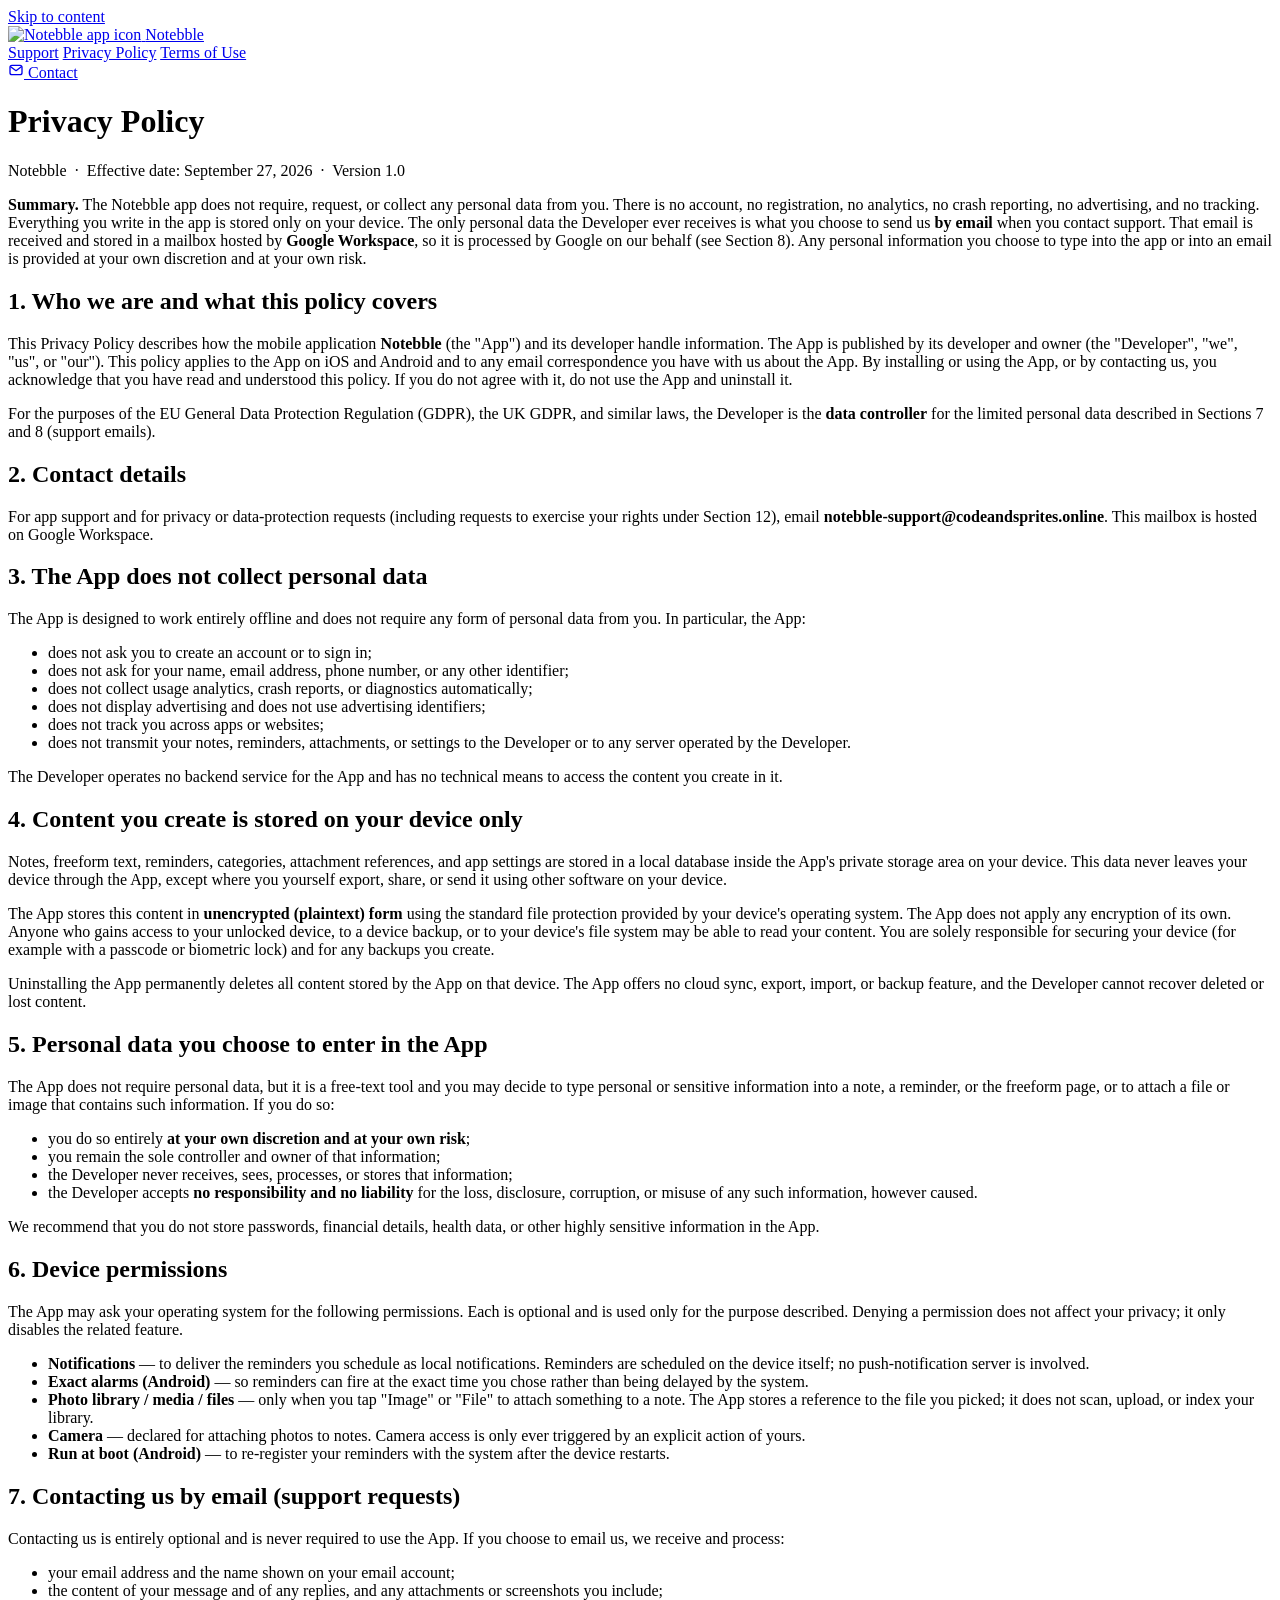
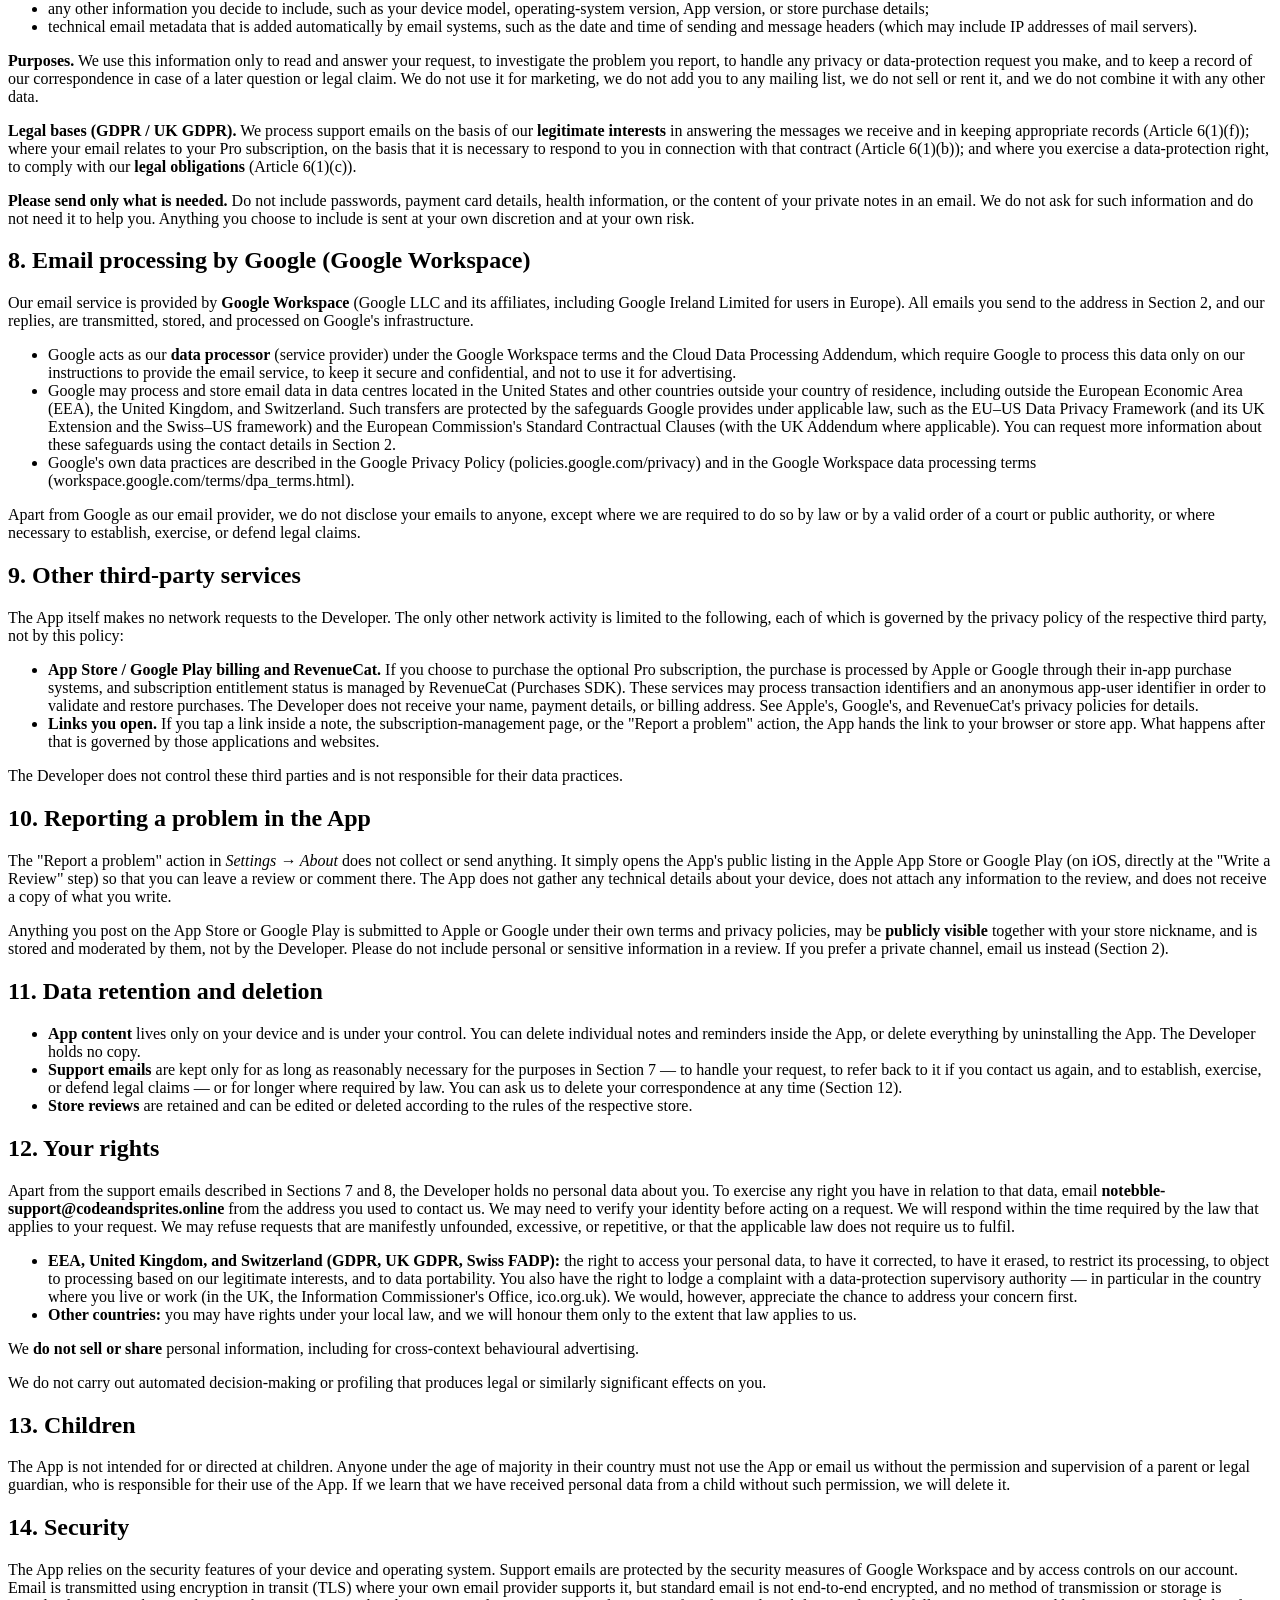
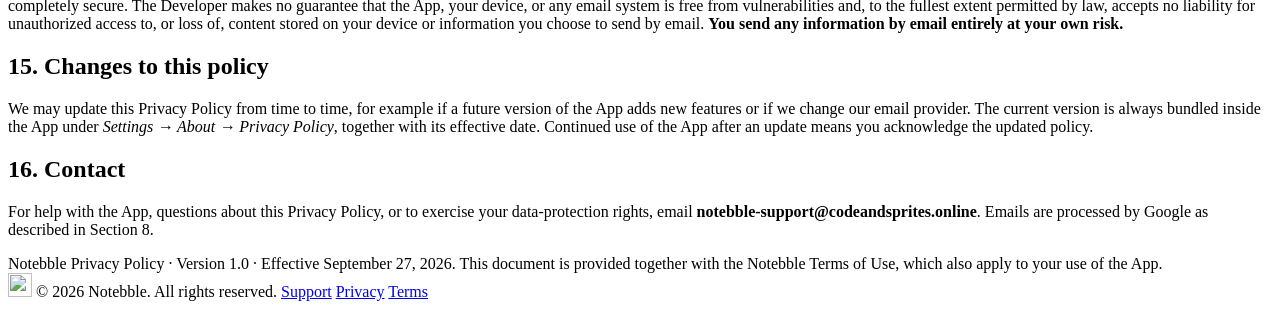
==== commit 80ea5889: "chore: bump legal docs to version 1.0, effective September 27, 2026" ====
--- a/privacy_policy.html
+++ b/privacy_policy.html
@@ -56,7 +56,7 @@
         <h1>Privacy Policy</h1>
         <div class="meta">
           Notebble &nbsp;·&nbsp; Effective date: September 27, 2026
-          &nbsp;·&nbsp; Version 1.2
+          &nbsp;·&nbsp; Version 1.0
         </div>
 
         <div class="box">
@@ -469,7 +469,7 @@
         </p>
 
         <div class="footer">
-          Notebble Privacy Policy · Version 1.2 · Effective September 26, 2026.
+          Notebble Privacy Policy · Version 1.0 · Effective September 27, 2026.
           This document is provided together with the Notebble Terms of Use,
           which also apply to your use of the App.
         </div>
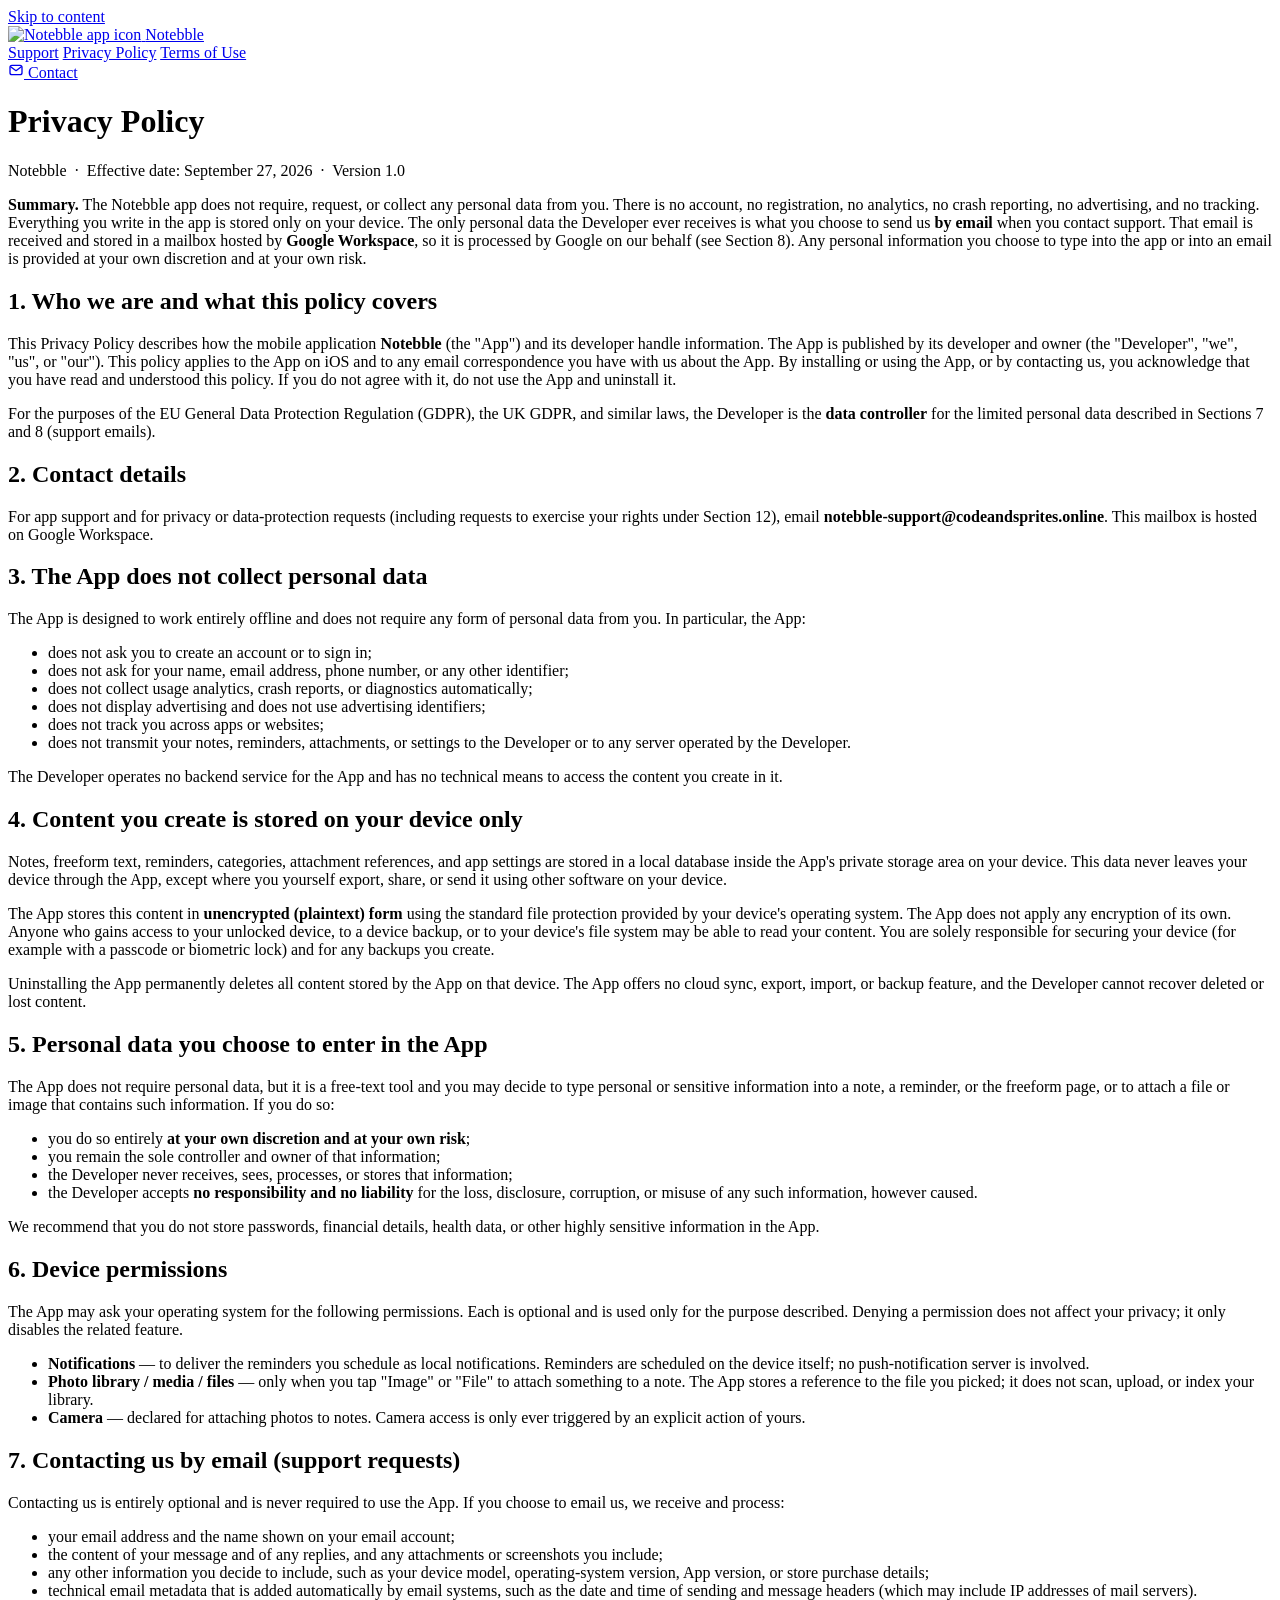
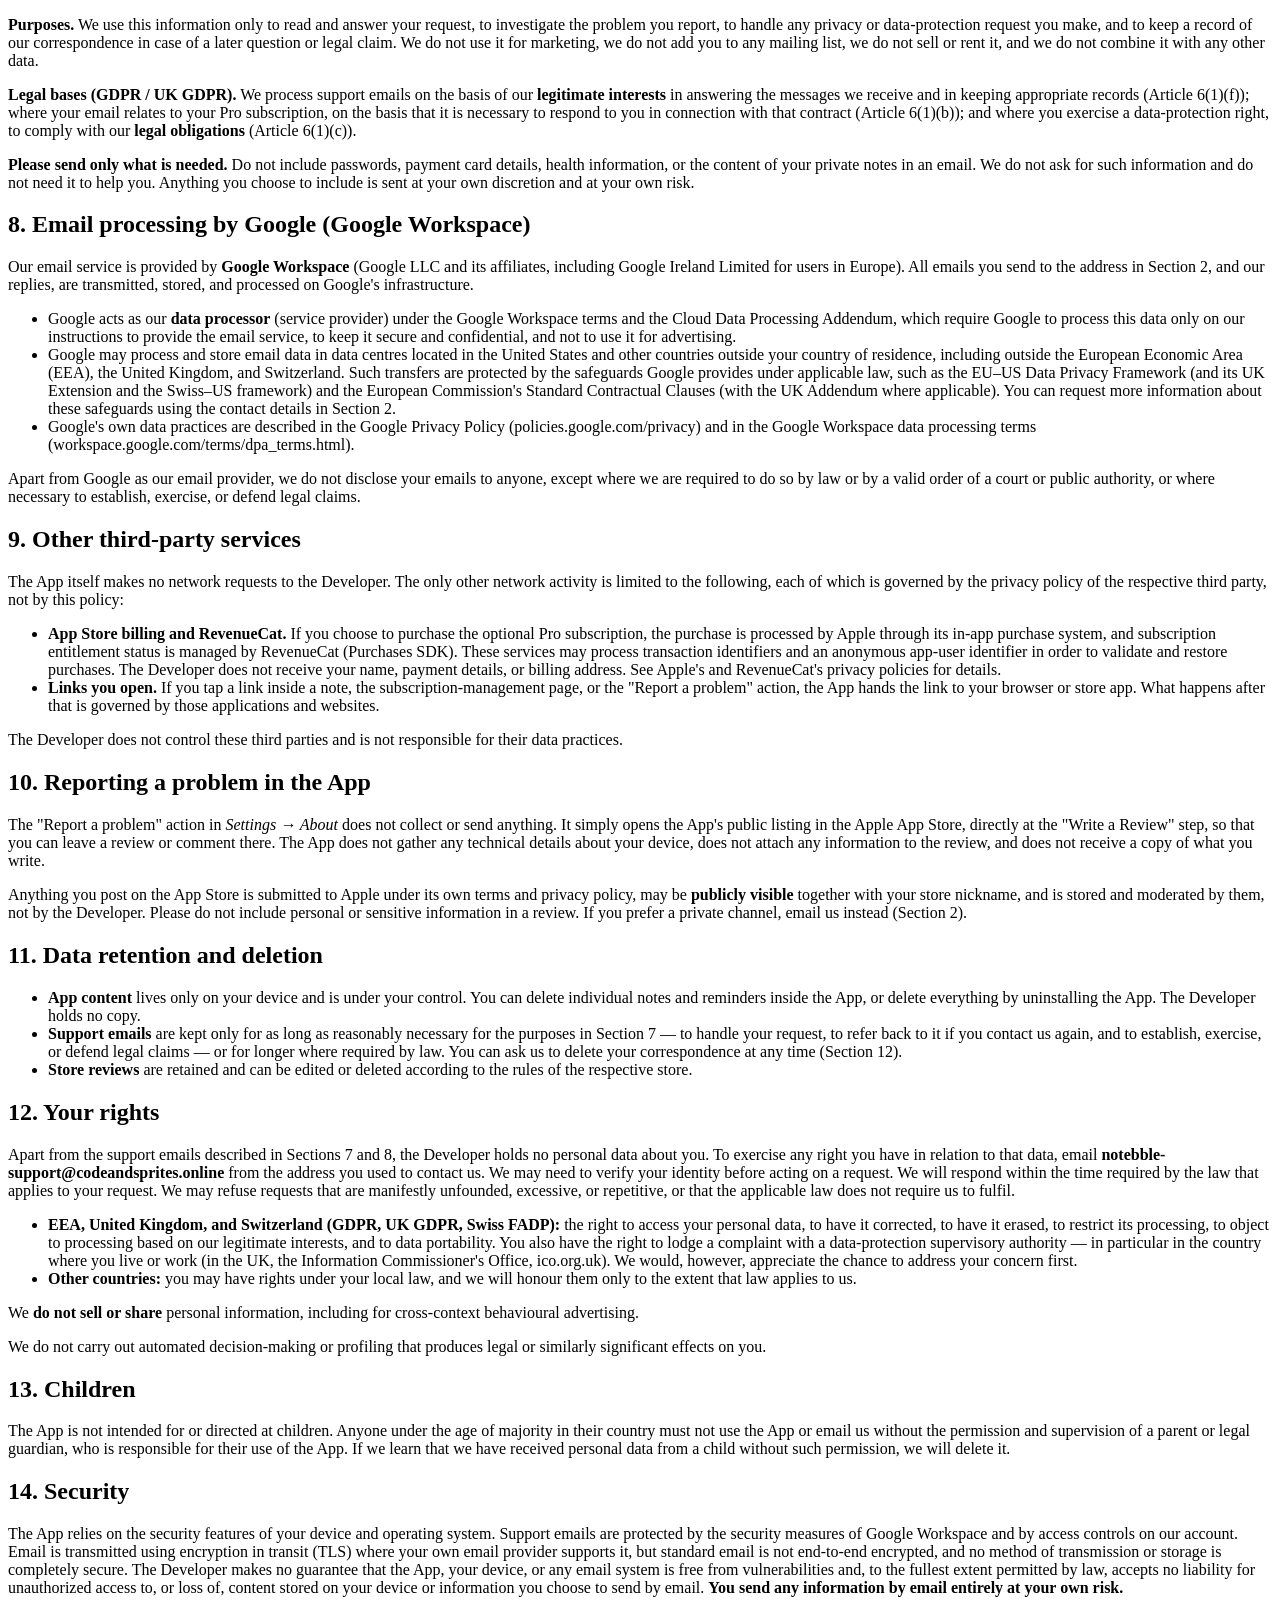
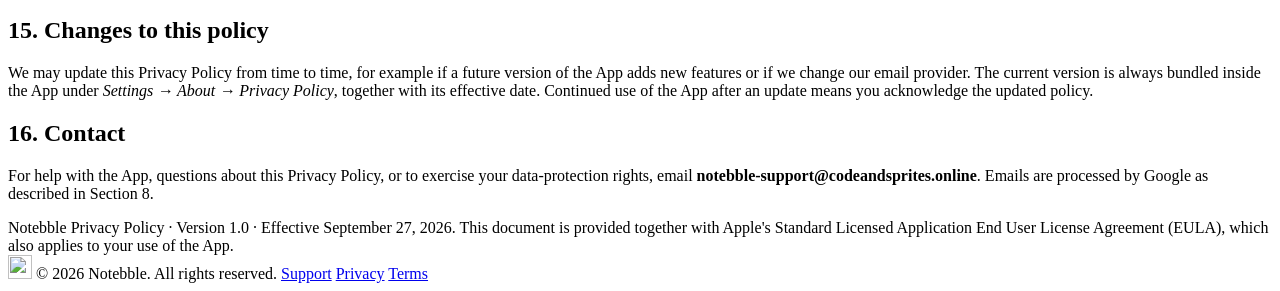
==== commit 1280163e: "fix: update Terms of Use link to Apple's Standard EULA and remove local terms file" ====
--- a/privacy_policy.html
+++ b/privacy_policy.html
@@ -27,7 +27,7 @@
       <nav class="site-nav" aria-label="Site">
         <a href="./">Support</a>
         <a href="privacy_policy.html" aria-current="page">Privacy Policy</a>
-        <a href="terms_of_use.html">Terms of Use</a>
+        <a href="https://www.apple.com/legal/internet-services/itunes/dev/stdeula/">Terms of Use</a>
       </nav>
       <a
         class="contact-pill"
@@ -81,8 +81,7 @@
           <strong>Notebble</strong> (the "App") and its developer handle
           information. The App is published by its developer and owner (the
           "Developer", "we", "us", or "our"). This policy applies to the App on
-          iOS and Android and to any email correspondence you have with us about
-          the App. By installing or using the App, or by contacting us, you
+          iOS and to any email correspondence you have with us about the App. By installing or using the App, or by contacting us, you
           acknowledge that you have read and understood this policy. If you do
           not agree with it, do not use the App and uninstall it.
         </p>
@@ -199,10 +198,6 @@
             device itself; no push-notification server is involved.
           </li>
           <li>
-            <strong>Exact alarms (Android)</strong> — so reminders can fire at
-            the exact time you chose rather than being delayed by the system.
-          </li>
-          <li>
             <strong>Photo library / media / files</strong> — only when you tap
             "Image" or "File" to attach something to a note. The App stores a
             reference to the file you picked; it does not scan, upload, or index
@@ -211,10 +206,6 @@
           <li>
             <strong>Camera</strong> — declared for attaching photos to notes.
             Camera access is only ever triggered by an explicit action of yours.
-          </li>
-          <li>
-            <strong>Run at boot (Android)</strong> — to re-register your
-            reminders with the system after the device restarts.
           </li>
         </ul>
 
@@ -316,15 +307,14 @@
         </p>
         <ul>
           <li>
-            <strong>App Store / Google Play billing and RevenueCat.</strong> If
-            you choose to purchase the optional Pro subscription, the purchase
-            is processed by Apple or Google through their in-app purchase
-            systems, and subscription entitlement status is managed by
+            <strong>App Store billing and RevenueCat.</strong> If you choose to
+            purchase the optional Pro subscription, the purchase is processed by
+            Apple through its in-app purchase system, and subscription entitlement status is managed by
             RevenueCat (Purchases SDK). These services may process transaction
             identifiers and an anonymous app-user identifier in order to
             validate and restore purchases. The Developer does not receive your
-            name, payment details, or billing address. See Apple's, Google's,
-            and RevenueCat's privacy policies for details.
+            name, payment details, or billing address. See Apple's and
+            RevenueCat's privacy policies for details.
           </li>
           <li>
             <strong>Links you open.</strong> If you tap a link inside a note,
@@ -342,15 +332,14 @@
         <p>
           The "Report a problem" action in <em>Settings → About</em> does not
           collect or send anything. It simply opens the App's public listing in
-          the Apple App Store or Google Play (on iOS, directly at the "Write a
-          Review" step) so that you can leave a review or comment there. The App
+          the Apple App Store, directly at the "Write a Review" step, so that you can leave a review or comment there. The App
           does not gather any technical details about your device, does not
           attach any information to the review, and does not receive a copy of
           what you write.
         </p>
         <p>
-          Anything you post on the App Store or Google Play is submitted to
-          Apple or Google under their own terms and privacy policies, may be
+          Anything you post on the App Store is submitted to Apple under its
+          own terms and privacy policy, may be
           <strong>publicly visible</strong> together with your store nickname,
           and is stored and moderated by them, not by the Developer. Please do
           not include personal or sensitive information in a review. If you
@@ -470,8 +459,9 @@
 
         <div class="footer">
           Notebble Privacy Policy · Version 1.0 · Effective September 27, 2026.
-          This document is provided together with the Notebble Terms of Use,
-          which also apply to your use of the App.
+          This document is provided together with Apple's Standard Licensed
+          Application End User License Agreement (EULA), which also applies to
+          your use of the App.
         </div>
       </div>
     </main>
@@ -484,7 +474,7 @@
       <span class="site-footer__links">
         <a href="./">Support</a>
         <a href="privacy_policy.html">Privacy</a>
-        <a href="terms_of_use.html">Terms</a>
+        <a href="https://www.apple.com/legal/internet-services/itunes/dev/stdeula/">Terms</a>
       </span>
     </footer>
   </body>
